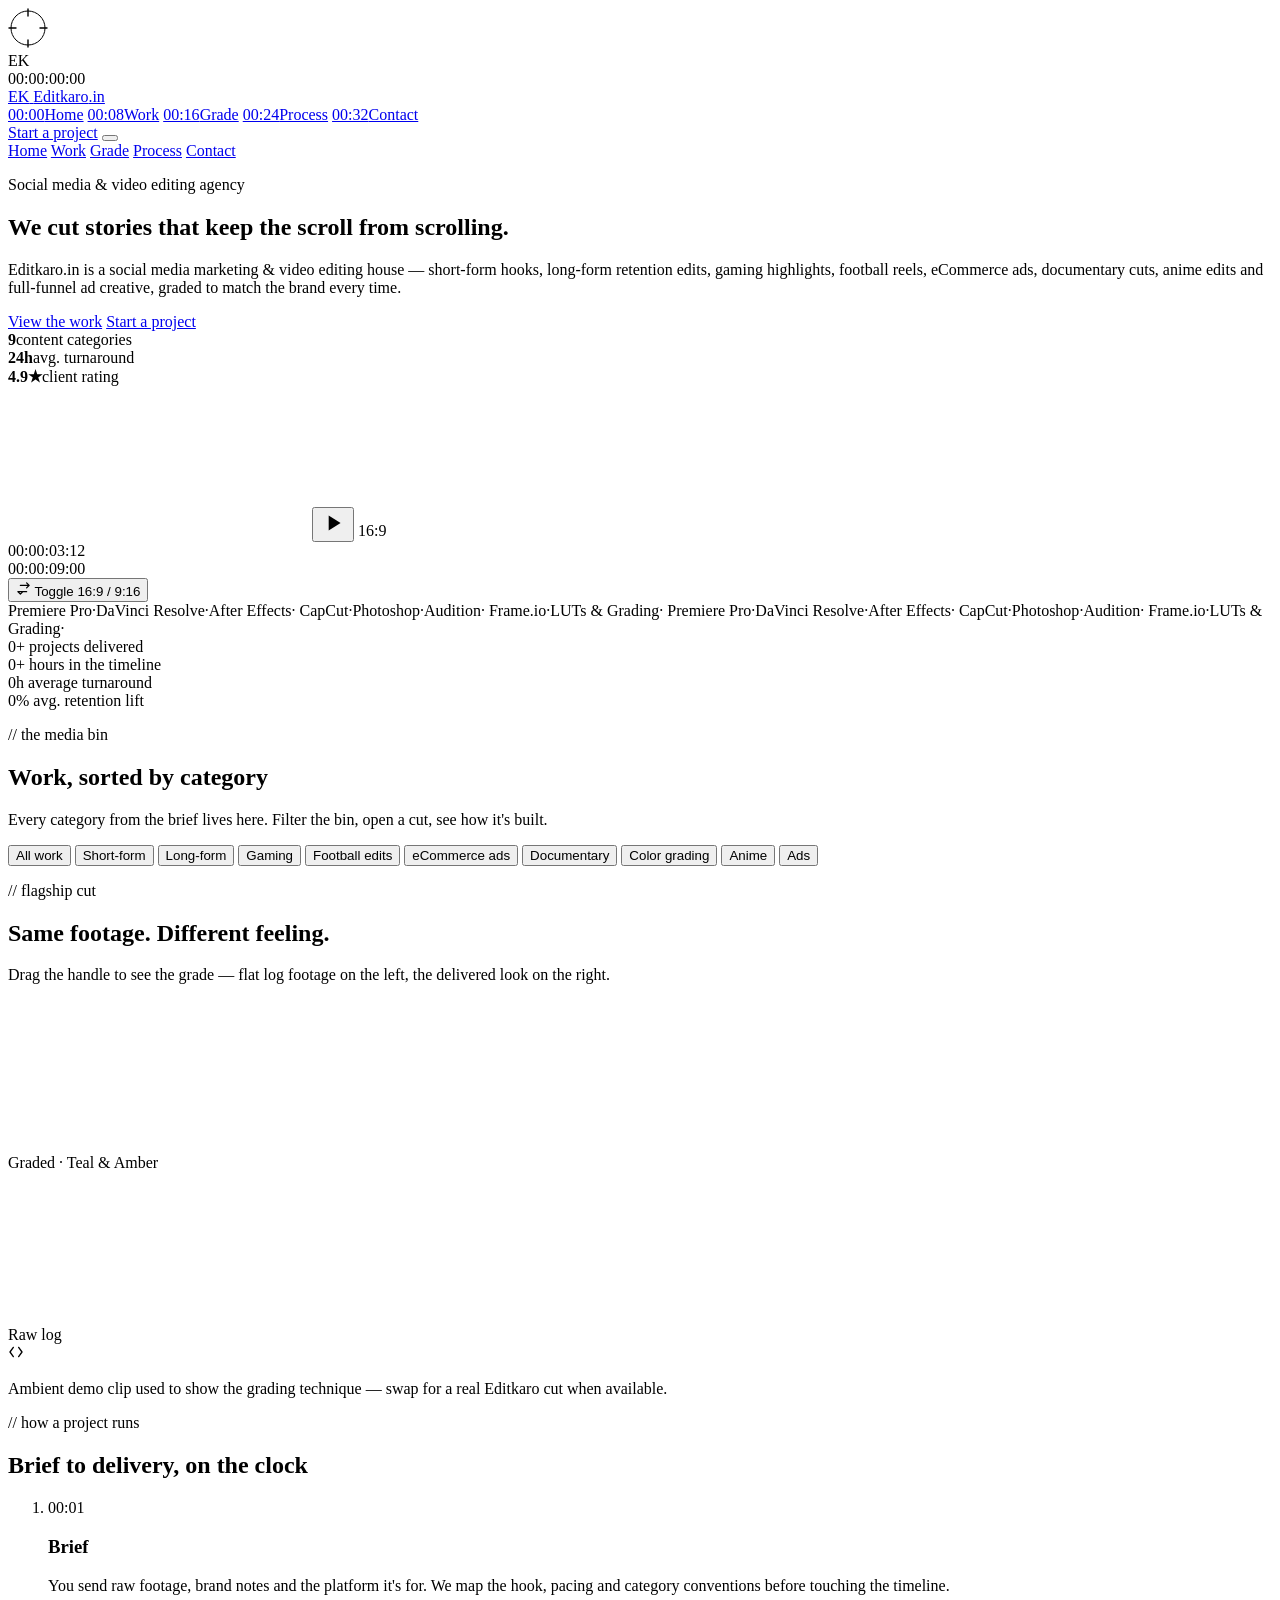
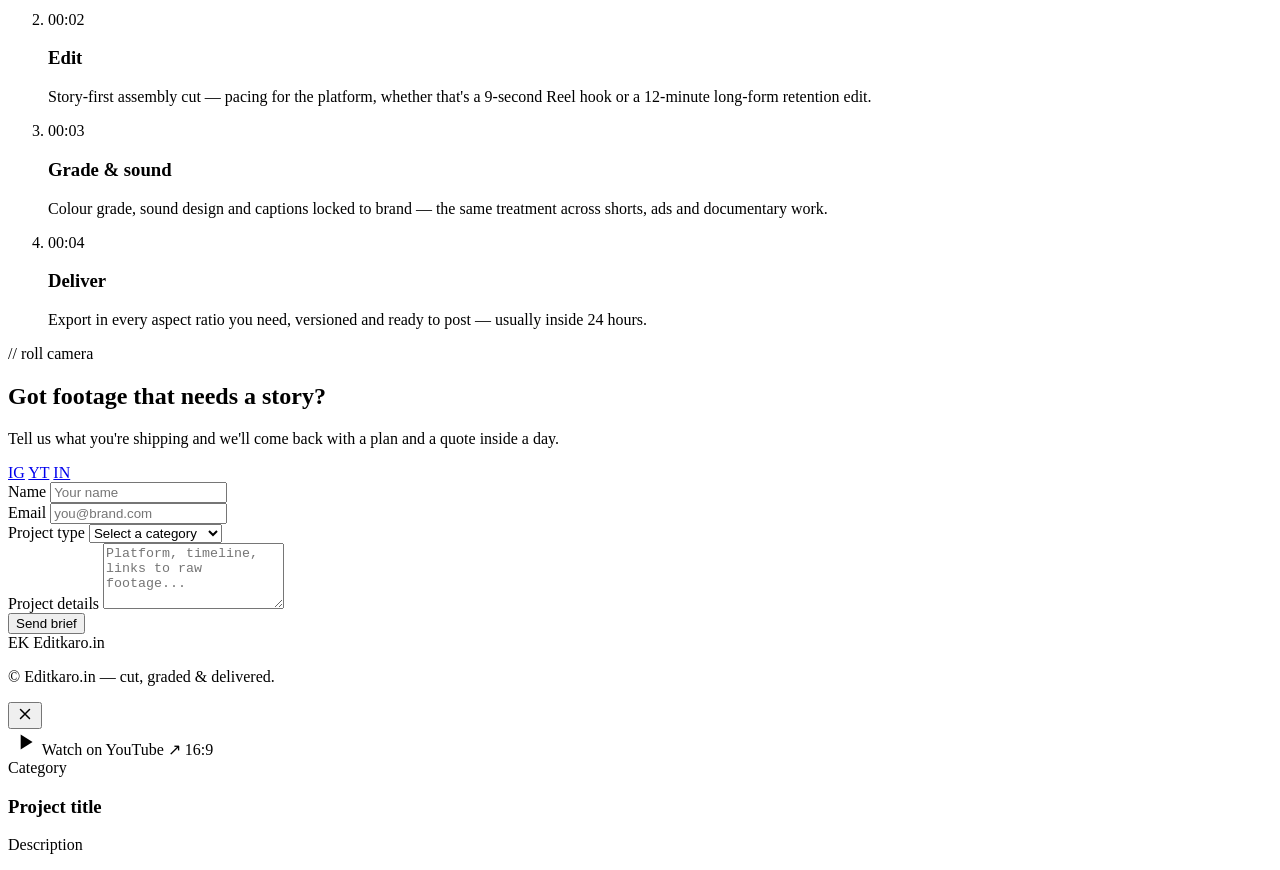
==== index.html @ d78dbae6 "Add files via upload" ====
<!DOCTYPE html>
<html lang="en">
<head>
<meta charset="UTF-8" />
<meta name="viewport" content="width=device-width, initial-scale=1.0" />
<title>Editkaro.in — Edits that keep them watching</title>
<meta name="description" content="Editkaro.in is a social media marketing & video editing agency. Short-form, long-form, gaming, football edits, eCommerce ads, documentary, color grading, anime & ad creatives." />

<!-- Fonts -->
<link rel="preconnect" href="https://fonts.googleapis.com">
<link rel="preconnect" href="https://fonts.gstatic.com" crossorigin>
<link href="https://fonts.googleapis.com/css2?family=Fraunces:ital,opsz,wght@0,9..144,300..900;1,9..144,300..900&family=JetBrains+Mono:wght@400;500;600&display=swap" rel="stylesheet">

<link rel="stylesheet" href="css/styles.css" />
</head>
<body>

<!-- Custom cursor: rotating reticle + pulsing dot + sliding label -->
<div class="cursor" id="cursor" aria-hidden="true">
  <svg class="cursor__ring" viewBox="0 0 40 40" width="40" height="40">
    <circle cx="20" cy="20" r="17" fill="none" stroke="currentColor" stroke-width="1"/>
    <path d="M20 1v7M20 32v7M1 20h7M32 20h7" stroke="currentColor" stroke-width="1.4" stroke-linecap="round"/>
  </svg>
  <span class="cursor__dot"></span>
  <span class="cursor__label" id="cursorLabel"></span>
</div>

<!-- ===================== PRELOADER ===================== -->
<div class="preloader" id="preloader" aria-hidden="true">
  <div class="preloader__inner">
    <span class="preloader__mark">EK</span>
    <div class="preloader__bar"><span id="preloaderFill"></span></div>
    <span class="preloader__code" id="preloaderCode">00:00:00:00</span>
  </div>
</div>

<!-- ===================== TOP TIMELINE NAV ===================== -->
<header class="timeline-nav" id="timelineNav">
  <div class="timeline-nav__row">
    <a href="#top" class="brand">
      <span class="brand__mark">EK</span>
      <span class="brand__word">Editkaro<span class="brand__dot">.in</span></span>
    </a>

    <nav class="chapters" id="chapters" aria-label="Section navigation">
      <a href="#top" class="chapter" data-target="top"><span class="chapter__tc">00:00</span><span class="chapter__label">Home</span></a>
      <a href="#work" class="chapter" data-target="work"><span class="chapter__tc">00:08</span><span class="chapter__label">Work</span></a>
      <a href="#grade" class="chapter" data-target="grade"><span class="chapter__tc">00:16</span><span class="chapter__label">Grade</span></a>
      <a href="#process" class="chapter" data-target="process"><span class="chapter__tc">00:24</span><span class="chapter__label">Process</span></a>
      <a href="#contact" class="chapter" data-target="contact"><span class="chapter__tc">00:32</span><span class="chapter__label">Contact</span></a>
    </nav>

    <a href="#contact" class="btn btn--ghost btn--nav">Start a project</a>
    <button class="menu-toggle" id="menuToggle" aria-label="Toggle menu" aria-expanded="false">
      <span></span><span></span><span></span>
    </button>
  </div>

  <div class="timeline-track" aria-hidden="true">
    <div class="timeline-track__fill" id="timelineFill"></div>
    <div class="timeline-track__playhead" id="timelinePlayhead"></div>
  </div>
</header>

<!-- Mobile menu -->
<div class="mobile-menu" id="mobileMenu">
  <a href="#top" class="mobile-menu__link" data-target="top">Home</a>
  <a href="#work" class="mobile-menu__link" data-target="work">Work</a>
  <a href="#grade" class="mobile-menu__link" data-target="grade">Grade</a>
  <a href="#process" class="mobile-menu__link" data-target="process">Process</a>
  <a href="#contact" class="mobile-menu__link" data-target="contact">Contact</a>
</div>

<main id="top">

  <!-- ===================== HERO ===================== -->
  <section class="hero">
    <div class="hero__grain" aria-hidden="true"></div>
    <div class="hero__inner">
      <div class="hero__copy">
        <p class="eyebrow">Social media &amp; video editing agency</p>
        <h1 class="hero__title" id="heroTitle">
          <span class="reveal-line"><span class="reveal-word">We</span> <span class="reveal-word">cut</span> <span class="reveal-word">stories</span></span>
          <span class="reveal-line"><span class="reveal-word">that</span> <span class="reveal-word">keep</span> <span class="reveal-word">the</span></span>
          <span class="reveal-line"><span class="reveal-word hero__title--accent">scroll</span> <span class="reveal-word">from</span> <span class="reveal-word">scrolling.</span></span>
        </h1>
        <p class="hero__sub">Editkaro.in is a social media marketing &amp; video editing house — short-form hooks, long-form retention edits, gaming highlights, football reels, eCommerce ads, documentary cuts, anime edits and full-funnel ad creative, graded to match the brand every time.</p>
        <div class="hero__cta">
          <a href="#work" class="btn btn--primary">View the work</a>
          <a href="#contact" class="btn btn--outline">Start a project</a>
        </div>
        <div class="hero__meta">
          <div class="hero__meta-item"><strong>9</strong><span>content categories</span></div>
          <div class="hero__meta-item"><strong>24h</strong><span>avg. turnaround</span></div>
          <div class="hero__meta-item"><strong>4.9★</strong><span>client rating</span></div>
        </div>
      </div>

      <div class="hero__player" id="heroPlayer">
        <div class="player" data-aspect="16-9" id="playerFrame">
          <div class="player__screen">
            <video class="player__video" id="heroVideo" autoplay muted loop playsinline
              poster="assets/video/grade-demo-poster.jpg"
              src="assets/video/grade-demo.mp4"></video>
            <button class="player__play" id="playerPlay" aria-label="Toggle sound">
              <svg viewBox="0 0 24 24" width="26" height="26"><path d="M8 5v14l11-7z" fill="currentColor"/></svg>
            </button>
            <span class="player__badge player__badge--aspect" id="aspectBadge">16:9</span>
          </div>
          <div class="player__bar">
            <span class="player__time" id="playerTime">00:00:03:12</span>
            <div class="player__scrub"><span style="width:38%"></span></div>
            <span class="player__time">00:00:09:00</span>
          </div>
        </div>
        <button class="aspect-toggle" id="aspectToggle" type="button">
          <svg viewBox="0 0 24 24" width="15" height="15"><path d="M17 3l4 4-4 4M3 17l4 4 4-4M21 7H7M3 17h14" stroke="currentColor" stroke-width="2" fill="none" stroke-linecap="round" stroke-linejoin="round"/></svg>
          Toggle 16:9 / 9:16
        </button>
      </div>
    </div>
  </section>

  <!-- ===================== TOOLS MARQUEE ===================== -->
  <div class="marquee" aria-hidden="true">
    <div class="marquee__track">
      <span>Premiere Pro</span><span>·</span><span>DaVinci Resolve</span><span>·</span><span>After Effects</span><span>·</span>
      <span>CapCut</span><span>·</span><span>Photoshop</span><span>·</span><span>Audition</span><span>·</span>
      <span>Frame.io</span><span>·</span><span>LUTs &amp; Grading</span><span>·</span>
      <span>Premiere Pro</span><span>·</span><span>DaVinci Resolve</span><span>·</span><span>After Effects</span><span>·</span>
      <span>CapCut</span><span>·</span><span>Photoshop</span><span>·</span><span>Audition</span><span>·</span>
      <span>Frame.io</span><span>·</span><span>LUTs &amp; Grading</span><span>·</span>
    </div>
  </div>

  <!-- ===================== STATS ===================== -->
  <section class="stats">
    <div class="stats__inner">
      <div class="stat">
        <span class="stat__num" data-count="420">0</span><span class="stat__plus">+</span>
        <span class="stat__label">projects delivered</span>
      </div>
      <div class="stat">
        <span class="stat__num" data-count="1800">0</span><span class="stat__plus">+</span>
        <span class="stat__label">hours in the timeline</span>
      </div>
      <div class="stat">
        <span class="stat__num" data-count="24">0</span><span class="stat__plus">h</span>
        <span class="stat__label">average turnaround</span>
      </div>
      <div class="stat">
        <span class="stat__num" data-count="63">0</span><span class="stat__plus">%</span>
        <span class="stat__label">avg. retention lift</span>
      </div>
    </div>
  </section>

  <!-- ===================== WORK / FILTER + GRID ===================== -->
  <section class="work" id="work">
    <div class="section-head">
      <p class="section-eyebrow">// the media bin</p>
      <h2 class="section-title">Work, sorted by category</h2>
      <p class="section-sub">Every category from the brief lives here. Filter the bin, open a cut, see how it's built.</p>
    </div>

    <div class="filters" id="filters" role="tablist" aria-label="Filter work by category">
      <button class="filter is-active" data-filter="all" role="tab" aria-selected="true">All work</button>
      <button class="filter" data-filter="short-form" role="tab" aria-selected="false">Short-form</button>
      <button class="filter" data-filter="long-form" role="tab" aria-selected="false">Long-form</button>
      <button class="filter" data-filter="gaming" role="tab" aria-selected="false">Gaming</button>
      <button class="filter" data-filter="football" role="tab" aria-selected="false">Football edits</button>
      <button class="filter" data-filter="ecommerce" role="tab" aria-selected="false">eCommerce ads</button>
      <button class="filter" data-filter="documentary" role="tab" aria-selected="false">Documentary</button>
      <button class="filter" data-filter="color-grading" role="tab" aria-selected="false">Color grading</button>
      <button class="filter" data-filter="anime" role="tab" aria-selected="false">Anime</button>
      <button class="filter" data-filter="ads" role="tab" aria-selected="false">Ads</button>
    </div>

    <div class="grid" id="grid"><!-- cards injected by script.js --></div>
  </section>

  <!-- ===================== FILMSTRIP DIVIDER ===================== -->
  <div class="filmstrip" aria-hidden="true"></div>

  <!-- ===================== COLOR GRADE SHOWCASE ===================== -->
  <section class="grade" id="grade">
    <div class="section-head">
      <p class="section-eyebrow">// flagship cut</p>
      <h2 class="section-title">Same footage. Different feeling.</h2>
      <p class="section-sub">Drag the handle to see the grade — flat log footage on the left, the delivered look on the right.</p>
    </div>

    <div class="compare" id="compare">
      <div class="compare__after">
        <video class="compare__video" autoplay muted loop playsinline
          poster="assets/video/grade-demo-poster.jpg"
          src="assets/video/grade-demo.mp4"></video>
        <div class="compare__label compare__label--after">Graded · Teal &amp; Amber</div>
      </div>
      <div class="compare__before" id="compareBefore">
        <video class="compare__video" autoplay muted loop playsinline
          poster="assets/video/grade-demo-poster.jpg"
          src="assets/video/grade-demo.mp4"></video>
        <div class="compare__label compare__label--before">Raw log</div>
      </div>
      <div class="compare__handle" id="compareHandle" data-cursor="DRAG" role="slider" aria-label="Drag to compare raw and graded footage" aria-valuemin="0" aria-valuemax="100" aria-valuenow="50" tabindex="0">
        <span class="compare__handle-grip">
          <svg viewBox="0 0 24 24" width="16" height="16"><path d="M8 5l-5 7 5 7M16 5l5 7-5 7" stroke="currentColor" stroke-width="2" fill="none" stroke-linecap="round" stroke-linejoin="round"/></svg>
        </span>
      </div>
    </div>
    <p class="grade__caption">Ambient demo clip used to show the grading technique — swap for a real Editkaro cut when available.</p>
  </section>

  <!-- ===================== PROCESS ===================== -->
  <section class="process" id="process">
    <div class="section-head">
      <p class="section-eyebrow">// how a project runs</p>
      <h2 class="section-title">Brief to delivery, on the clock</h2>
    </div>

    <ol class="process__list">
      <li class="process__step">
        <span class="process__tc">00:01</span>
        <h3>Brief</h3>
        <p>You send raw footage, brand notes and the platform it's for. We map the hook, pacing and category conventions before touching the timeline.</p>
      </li>
      <li class="process__step">
        <span class="process__tc">00:02</span>
        <h3>Edit</h3>
        <p>Story-first assembly cut — pacing for the platform, whether that's a 9-second Reel hook or a 12-minute long-form retention edit.</p>
      </li>
      <li class="process__step">
        <span class="process__tc">00:03</span>
        <h3>Grade &amp; sound</h3>
        <p>Colour grade, sound design and captions locked to brand — the same treatment across shorts, ads and documentary work.</p>
      </li>
      <li class="process__step">
        <span class="process__tc">00:04</span>
        <h3>Deliver</h3>
        <p>Export in every aspect ratio you need, versioned and ready to post — usually inside 24 hours.</p>
      </li>
    </ol>
  </section>

  <!-- ===================== CONTACT ===================== -->
  <section class="contact" id="contact">
    <div class="contact__inner">
      <div class="contact__copy">
        <p class="section-eyebrow">// roll camera</p>
        <h2 class="section-title">Got footage that needs a story?</h2>
        <p class="section-sub">Tell us what you're shipping and we'll come back with a plan and a quote inside a day.</p>
        <div class="contact__socials">
          <a href="#" aria-label="Instagram">IG</a>
          <a href="#" aria-label="YouTube">YT</a>
          <a href="#" aria-label="LinkedIn">IN</a>
        </div>
      </div>

      <form class="contact__form" id="contactForm" novalidate>
        <div class="field">
          <label for="name">Name</label>
          <input type="text" id="name" name="name" placeholder="Your name" required />
        </div>
        <div class="field">
          <label for="email">Email</label>
          <input type="email" id="email" name="email" placeholder="you@brand.com" required />
        </div>
        <div class="field">
          <label for="category">Project type</label>
          <select id="category" name="category" required>
            <option value="" disabled selected>Select a category</option>
            <option>Short-form videos</option>
            <option>Long-form videos</option>
            <option>Gaming videos</option>
            <option>Football edits</option>
            <option>eCommerce ads</option>
            <option>Documentary style</option>
            <option>Color grading</option>
            <option>Anime videos</option>
            <option>Ads</option>
          </select>
        </div>
        <div class="field">
          <label for="message">Project details</label>
          <textarea id="message" name="message" rows="4" placeholder="Platform, timeline, links to raw footage..." required></textarea>
        </div>
        <button type="submit" class="btn btn--primary btn--full">
          <span id="submitLabel">Send brief</span>
        </button>
      </form>
    </div>
  </section>
</main>

<footer class="site-footer">
  <div class="site-footer__filmstrip" aria-hidden="true"></div>
  <div class="site-footer__row">
    <span class="brand">
      <span class="brand__mark">EK</span>
      <span class="brand__word">Editkaro<span class="brand__dot">.in</span></span>
    </span>
    <p>© <span id="year"></span> Editkaro.in — cut, graded &amp; delivered.</p>
  </div>
</footer>

<!-- ===================== LIGHTBOX ===================== -->
<div class="lightbox" id="lightbox" aria-hidden="true">
  <div class="lightbox__backdrop" id="lightboxBackdrop"></div>
  <div class="lightbox__panel" role="dialog" aria-modal="true" aria-labelledby="lightboxTitle">
    <button class="lightbox__close" id="lightboxClose" aria-label="Close preview">
      <svg viewBox="0 0 24 24" width="18" height="18"><path d="M6 6l12 12M18 6L6 18" stroke="currentColor" stroke-width="2" fill="none" stroke-linecap="round"/></svg>
    </button>
    <div class="lightbox__screen" id="lightboxScreen">
      <img class="lightbox__thumb" id="lightboxThumb" alt="" />
      <a class="lightbox__watch" id="lightboxWatch" data-cursor="OPEN" target="_blank" rel="noopener">
        <span class="lightbox__watch-icon">
          <svg viewBox="0 0 24 24" width="26" height="26"><path d="M8 5v14l11-7z" fill="currentColor"/></svg>
        </span>
        Watch on YouTube ↗
      </a>
      <span class="player__badge player__badge--aspect" id="lightboxAspect">16:9</span>
    </div>
    <div class="lightbox__info">
      <span class="lightbox__cat" id="lightboxCat">Category</span>
      <h3 id="lightboxTitle">Project title</h3>
      <p id="lightboxDesc">Description</p>
      <div class="lightbox__tags" id="lightboxTags"></div>
      <p class="lightbox__credit" id="lightboxCredit"></p>
    </div>
  </div>
</div>

<div class="toast" id="toast" role="status" aria-live="polite"></div>

<script src="js/script.js"></script>
</body>
</html>
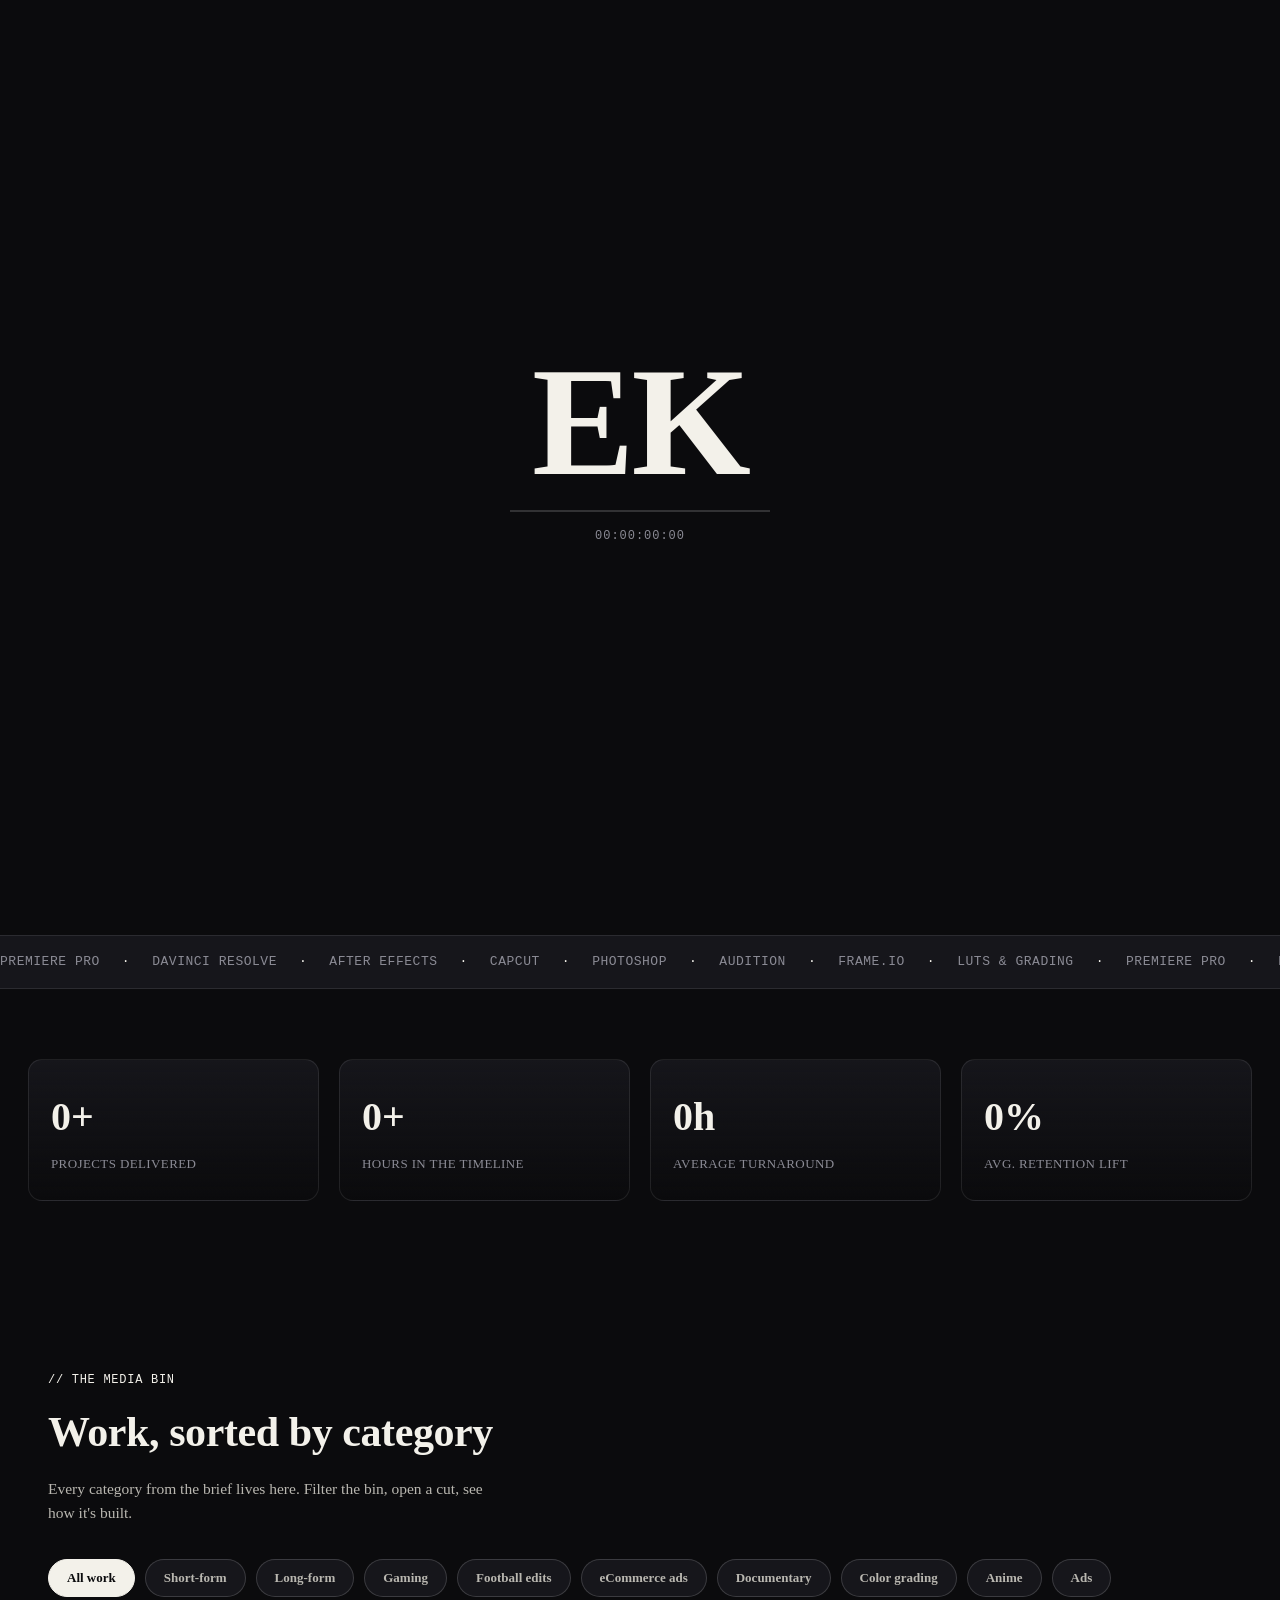
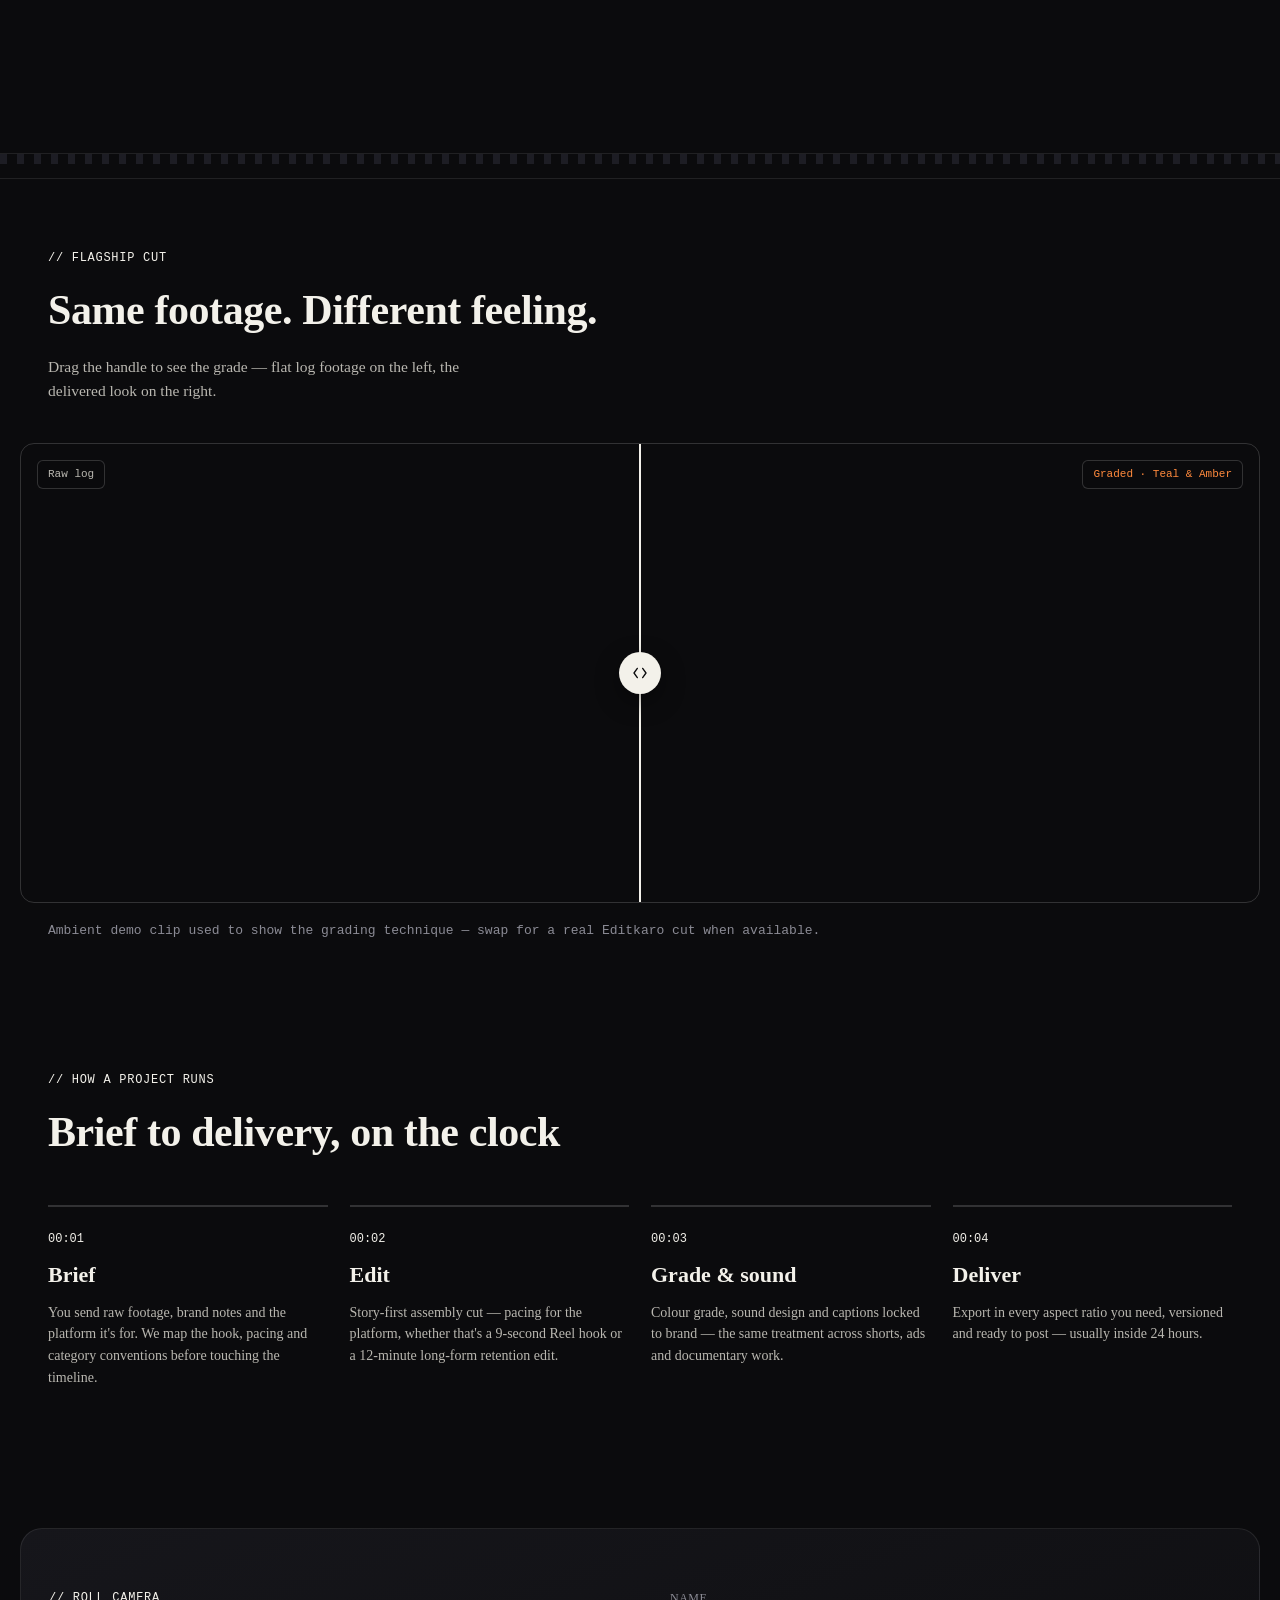
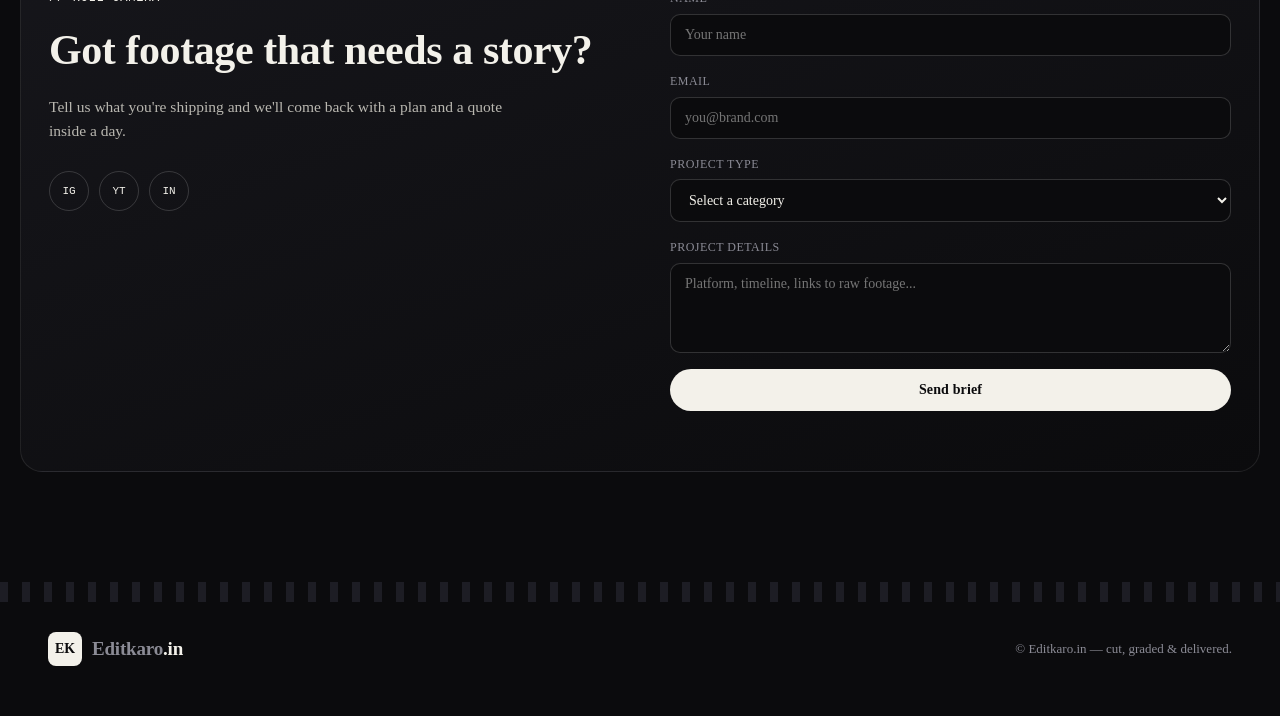
==== commit 80ae7c9f: "Fix stylesheet link path in index.html" ====
--- a/index.html
+++ b/index.html
@@ -11,7 +11,7 @@
 <link rel="preconnect" href="https://fonts.gstatic.com" crossorigin>
 <link href="https://fonts.googleapis.com/css2?family=Fraunces:ital,opsz,wght@0,9..144,300..900;1,9..144,300..900&family=JetBrains+Mono:wght@400;500;600&display=swap" rel="stylesheet">
 
-<link rel="stylesheet" href="css/styles.css" />
+<link rel="stylesheet" href="styles.css">
 </head>
 <body>
 
--- a/styles.css
+++ b/styles.css
@@ -0,0 +1,665 @@
+/* =========================================================
+   EDITKARO.IN — PORTFOLIO
+   Design tokens
+   bg-black  #0B0B0D   panel  #16161B   ink  #F3F1EA
+   teal(shadow) #17B8A6   amber(highlight) #FF8A3D   magenta(rare) #FF3D6E
+   muted #8B8B95   line rgba(255,255,255,.08)
+   ========================================================= */
+
+:root{
+  --black: #0b0b0d;
+  --panel: #16161b;
+  --panel-2: #1d1d24;
+  --ink: #f3f1ea;
+  --ink-dim: #b9b7b0;
+  --muted: #8b8b95;
+  --teal: #17b8a6;
+  --teal-dim: #0d8577;
+  --amber: #ff8a3d;
+  --amber-dim: #d9691f;
+  --magenta: #ff3d6e;
+  --line: rgba(255,255,255,.09);
+  --line-strong: rgba(255,255,255,.16);
+
+  --font-display: "Fraunces", "Georgia", serif;
+  --font-body: "Fraunces", "Georgia", serif;
+  --font-mono: "JetBrains Mono", "SFMono-Regular", Menlo, monospace;
+
+  --container: 1240px;
+  --radius: 14px;
+  --radius-sm: 8px;
+  --ease: cubic-bezier(.22,1,.36,1);
+}
+
+*,*::before,*::after{ box-sizing: border-box; }
+html{ scroll-behavior: smooth; scroll-padding-top: 110px; }
+body{
+  margin:0;
+  background: var(--black);
+  color: var(--ink);
+  font-family: var(--font-body);
+  font-size: 16px;
+  line-height: 1.55;
+  -webkit-font-smoothing: antialiased;
+  overflow-x: hidden;
+}
+img{ max-width:100%; display:block; }
+a{ color: inherit; text-decoration:none; }
+button{ font-family: inherit; cursor:pointer; }
+ul,ol{ margin:0; padding:0; list-style:none; }
+h1,h2,h3,h4{ margin:0; font-weight: 700; }
+p{ margin:0; }
+:focus-visible{ outline: 2px solid var(--ink); outline-offset: 3px; }
+
+.eyebrow, .section-eyebrow{
+  font-family: var(--font-mono);
+  letter-spacing: .06em;
+  text-transform: uppercase;
+}
+
+/* ---------- Reduced motion ---------- */
+@media (prefers-reduced-motion: reduce){
+  html{ scroll-behavior:auto; }
+  *{ animation-duration: .001ms !important; animation-iteration-count:1 !important; transition-duration: .001ms !important; scroll-behavior:auto !important; }
+}
+
+/* =========================================================
+   CUSTOM CURSOR — rotating reticle + pulsing dot + sliding label
+   (not magnetic: nothing resizes or snaps; the cursor itself
+   is the interesting part, not the elements it passes over)
+   ========================================================= */
+.cursor{
+  position: fixed; top:0; left:0; z-index: 500;
+  pointer-events:none; opacity:0; transition: opacity .3s ease;
+}
+.has-fine-pointer .cursor{ opacity:1; }
+.cursor__ring{
+  position:absolute; top:0; left:0; transform: translate(-50%,-50%);
+  color: var(--ink); opacity:.55;
+  animation: cursor-spin 7s linear infinite;
+}
+@keyframes cursor-spin{ to{ transform: translate(-50%,-50%) rotate(360deg); } }
+.cursor__dot{
+  position:absolute; top:0; left:0; transform: translate(-50%,-50%);
+  width:5px; height:5px; border-radius:50%; background: var(--ink);
+  animation: cursor-pulse 1.6s ease-in-out infinite;
+}
+@keyframes cursor-pulse{ 0%,100%{ opacity:1; } 50%{ opacity:.4; } }
+.cursor__label{
+  position:absolute; top:50%; left:26px; transform: translateY(-50%) translateX(-6px);
+  display:flex; align-items:center;
+  background: var(--ink); color: var(--black);
+  font-family: var(--font-mono); font-size: 10.5px; letter-spacing:.08em; font-weight:600;
+  padding: 5px 10px; border-radius: 100px; white-space: nowrap;
+  opacity:0; transition: opacity .2s ease, transform .25s var(--ease);
+}
+.cursor__label.is-visible{ opacity:1; transform: translateY(-50%) translateX(0); }
+@media (hover: none), (pointer: coarse){
+  .cursor{ display:none; }
+}
+@media (prefers-reduced-motion: reduce){
+  .cursor{ display:none; }
+  .cursor__ring, .cursor__dot{ animation:none; }
+}
+body.has-fine-pointer, body.has-fine-pointer a, body.has-fine-pointer button{ cursor: none; }
+
+/* =========================================================
+   PRELOADER
+   ========================================================= */
+.preloader{
+  position: fixed; inset:0; z-index: 999;
+  background: var(--black);
+  display:flex; align-items:center; justify-content:center;
+  transition: opacity .6s var(--ease), visibility .6s var(--ease);
+}
+.preloader.is-done{ opacity:0; visibility:hidden; pointer-events:none; }
+.preloader__inner{ text-align:center; }
+.preloader__mark{
+  font-family: var(--font-display);
+  font-weight: 700;
+  font-size: 12vw;
+  line-height: .9;
+  letter-spacing: -.02em;
+  color: var(--ink);
+  display:block;
+}
+.preloader__bar{
+  width: min(46vw, 260px); height:2px; background: var(--line-strong);
+  margin: 18px auto 10px; position:relative; overflow:hidden;
+}
+.preloader__bar span{
+  position:absolute; inset:0; width:0%; background: var(--ink);
+  transition: width .1s linear;
+}
+.preloader__code{
+  font-family: var(--font-mono); font-size: 12px; color: var(--muted); letter-spacing: .08em;
+}
+
+/* =========================================================
+   TOP TIMELINE NAV
+   ========================================================= */
+.timeline-nav{
+  position: fixed; top:0; left:0; right:0; z-index: 200;
+  background: rgba(11,11,13,.82);
+  backdrop-filter: blur(10px);
+  border-bottom: 1px solid var(--line);
+}
+.timeline-nav__row{
+  max-width: var(--container); margin:0 auto;
+  padding: 14px 28px;
+  display:flex; align-items:center; gap: 28px;
+}
+.brand{ display:flex; align-items:center; gap:10px; flex-shrink:0; }
+.brand__mark{
+  width: 34px; height: 34px; border-radius: 8px;
+  background: var(--ink);
+  color: var(--black); font-family: var(--font-display); font-weight:700;
+  display:flex; align-items:center; justify-content:center; font-size: 14px;
+}
+.brand__word{ font-family: var(--font-display); font-weight:700; font-size: 19px; letter-spacing: -.01em; }
+.brand__dot{ color: var(--ink); }
+
+.chapters{
+  display:flex; align-items:center; gap: 6px; margin: 0 auto;
+  font-family: var(--font-mono); font-size: 11px;
+}
+.chapter{
+  display:flex; flex-direction:column; align-items:center; gap:2px;
+  padding: 6px 12px; border-radius: 8px; color: var(--muted);
+  transition: color .25s ease, background .25s ease;
+}
+.chapter__tc{ letter-spacing:.05em; }
+.chapter__label{ font-family: var(--font-body); font-size: 11px; font-weight:600; text-transform:uppercase; letter-spacing:.04em; }
+.chapter:hover{ color: var(--ink); background: rgba(255,255,255,.05); }
+.chapter.is-active{ color: var(--ink); }
+.chapter.is-active .chapter__tc{ color: var(--ink); }
+
+.btn{
+  display:inline-flex; align-items:center; justify-content:center; gap:8px;
+  font-weight: 700; font-size: 14px; letter-spacing:.01em;
+  padding: 12px 22px; border-radius: 100px; border: 1px solid transparent;
+  transition: transform .3s var(--ease), background .3s ease, border-color .3s ease, color .3s ease;
+  white-space: nowrap;
+}
+.btn--primary{ background: var(--ink); color: var(--black); }
+.btn--primary:hover{ transform: translateY(-2px); opacity: .82; }
+.btn--outline{ border-color: var(--line-strong); color: var(--ink); }
+.btn--outline:hover{ border-color: var(--ink); background: var(--ink); color: var(--black); transform: translateY(-2px); }
+.btn--ghost{ color: var(--ink); border: 1px solid var(--line-strong); padding: 9px 18px; font-size:13px; }
+.btn--ghost:hover{ border-color: var(--ink); background: var(--ink); color: var(--black); }
+.btn--nav{ flex-shrink:0; }
+.btn--full{ width:100%; }
+
+.menu-toggle{
+  display:none; flex-direction:column; gap:4px; background:none; border:none; padding:8px;
+}
+.menu-toggle span{ width: 20px; height:2px; background: var(--ink); transition: transform .3s ease, opacity .3s ease; }
+
+.timeline-track{
+  position: relative; height:3px; background: var(--panel-2);
+}
+.timeline-track__fill{
+  position:absolute; left:0; top:0; bottom:0; width:0%;
+  background: var(--ink);
+}
+.timeline-track__playhead{
+  position:absolute; top:50%; left:0%; width:9px; height:9px; border-radius:50%;
+  background: var(--ink); transform: translate(-50%,-50%);
+  box-shadow: 0 0 0 4px rgba(255,255,255,.18);
+}
+
+.mobile-menu{
+  position: fixed; top: 0; right:-100%; bottom:0; width: min(78vw, 320px); z-index: 199;
+  background: var(--panel); padding: 110px 30px 30px;
+  display:flex; flex-direction:column; gap: 4px;
+  transition: right .4s var(--ease);
+  border-left: 1px solid var(--line);
+}
+.mobile-menu.is-open{ right:0; }
+.mobile-menu__link{
+  font-family: var(--font-display); font-weight:700; font-size: 26px; padding: 12px 0; border-bottom: 1px solid var(--line);
+}
+
+/* =========================================================
+   HERO
+   ========================================================= */
+.hero{
+  position: relative;
+  padding: 168px 28px 90px;
+  max-width: var(--container); margin: 0 auto;
+}
+.hero__grain{ display:none; }
+.hero__inner{
+  display:grid; grid-template-columns: 1.05fr .95fr; gap: 60px; align-items:center;
+}
+.eyebrow{
+  display:flex; align-items:center; gap:8px;
+  font-size: 12px; color: var(--ink); margin-bottom: 22px;
+}
+
+.hero__title{
+  font-family: var(--font-display);
+  font-weight: 700;
+  font-size: clamp(42px, 5.6vw, 76px);
+  line-height: 1.04; letter-spacing: -.01em;
+}
+.reveal-line{ display:block; overflow: hidden; }
+.reveal-word{
+  display: inline-block;
+  transform: translateY(115%);
+  opacity: 0;
+  animation: reveal-up .8s var(--ease) forwards;
+}
+@keyframes reveal-up{
+  to{ transform: translateY(0); opacity: 1; }
+}
+@media (prefers-reduced-motion: reduce){
+  .reveal-word{ transform:none; opacity:1; animation:none; }
+}
+.hero__title--accent{
+  font-style: italic;
+  text-decoration: underline;
+  text-decoration-thickness: .04em;
+  text-underline-offset: .06em;
+}
+.hero__sub{
+  margin-top: 24px; max-width: 46ch;
+  color: var(--ink-dim); font-size: 16.5px;
+}
+.hero__cta{ display:flex; gap:14px; margin-top: 34px; flex-wrap:wrap; }
+.hero__meta{ display:flex; gap: 34px; margin-top: 46px; }
+.hero__meta-item{ display:flex; flex-direction:column; }
+.hero__meta-item strong{ font-family: var(--font-display); font-weight:700; font-size: 26px; color: var(--ink); }
+.hero__meta-item span{ font-size: 12px; color: var(--muted); text-transform:uppercase; letter-spacing:.04em; }
+
+/* --- Player mock --- */
+.hero__player{ display:flex; flex-direction:column; align-items:center; gap:16px; }
+.player{
+  width: 100%; max-width: 420px;
+  background: var(--panel);
+  border: 1px solid var(--line-strong);
+  border-radius: var(--radius);
+  padding: 10px; box-shadow: 0 40px 80px -30px rgba(0,0,0,.7);
+  transition: max-width .55s var(--ease);
+}
+.player[data-aspect="9-16"]{ max-width: 240px; }
+.player__screen{
+  position: relative; overflow:hidden;
+  aspect-ratio: 16 / 9; border-radius: 9px;
+  background: var(--black);
+  transition: aspect-ratio .55s var(--ease);
+}
+.player[data-aspect="9-16"] .player__screen{ aspect-ratio: 9/16; }
+.player__video{
+  position:absolute; inset:0; width:100%; height:100%; object-fit: cover;
+}
+.player__play{
+  position:absolute; top:50%; left:50%; transform: translate(-50%,-50%);
+  width: 58px; height:58px; border-radius:50%;
+  background: rgba(243,241,234,.92); color: var(--black);
+  border: none; display:flex; align-items:center; justify-content:center;
+  transition: transform .3s var(--ease), background .3s ease;
+}
+.player__play svg{ margin-left:2px; }
+.player__play:hover{ transform: translate(-50%,-50%) scale(1.08); background: var(--ink); }
+.player__play--lg{ width:72px; height:72px; }
+.player__badge{
+  position:absolute; font-family: var(--font-mono); font-size: 10px;
+  letter-spacing: .05em; padding: 4px 8px; border-radius: 5px;
+  background: rgba(11,11,13,.6); border: 1px solid rgba(255,255,255,.14);
+}
+.player__badge--aspect{ top:10px; right:10px; color: var(--ink); }
+.player__bar{
+  display:flex; align-items:center; gap:10px; padding: 10px 6px 4px; font-family: var(--font-mono);
+}
+.player__time{ font-size: 10px; color: var(--muted); }
+.player__scrub{ flex:1; height:3px; background: var(--line-strong); border-radius:2px; overflow:hidden; }
+.player__scrub span{ display:block; height:100%; background: var(--ink); }
+
+.aspect-toggle{
+  display:flex; align-items:center; gap:8px;
+  background:none; border: 1px solid var(--line-strong); color: var(--ink-dim);
+  font-size: 12px; padding: 9px 16px; border-radius: 100px;
+  transition: border-color .3s ease, color .3s ease;
+}
+.aspect-toggle:hover{ border-color: var(--ink); color: var(--ink); }
+
+/* =========================================================
+   MARQUEE
+   ========================================================= */
+.marquee{
+  border-top: 1px solid var(--line); border-bottom: 1px solid var(--line);
+  overflow: hidden; padding: 16px 0; background: var(--panel);
+}
+.marquee__track{
+  display:flex; gap: 22px; width: max-content;
+  font-family: var(--font-mono); font-size: 13px; color: var(--muted);
+  letter-spacing: .04em; text-transform: uppercase;
+  animation: scroll-left 26s linear infinite;
+}
+.marquee__track span:nth-child(2n){ color: var(--ink); }
+.marquee:hover .marquee__track{ animation-play-state: paused; }
+@keyframes scroll-left{ from{ transform: translateX(0);} to{ transform: translateX(-50%);} }
+
+/* =========================================================
+   STATS
+   ========================================================= */
+.stats{ padding: 70px 28px; }
+.stats__inner{
+  max-width: var(--container); margin:0 auto;
+  display:grid; grid-template-columns: repeat(4,1fr); gap: 20px;
+}
+.stat{
+  border: 1px solid var(--line); border-radius: var(--radius); padding: 26px 22px;
+  background: linear-gradient(180deg, var(--panel), transparent);
+}
+.stat__num{ font-family: var(--font-display); font-weight:700; font-size: 40px; color: var(--ink); }
+.stat__plus{ font-family: var(--font-display); font-weight:700; font-size: 40px; color: var(--ink); }
+.stat__label{ display:block; margin-top: 6px; color: var(--muted); font-size: 13px; text-transform:uppercase; letter-spacing:.03em; }
+
+/* =========================================================
+   SECTION HEADS (shared)
+   ========================================================= */
+.section-head{ max-width: var(--container); margin: 0 auto; padding: 0 28px; }
+.section-eyebrow{ color: var(--ink); font-size: 12px; }
+.section-title{
+  font-family: var(--font-display); font-weight: 700;
+  font-size: clamp(28px, 3.4vw, 42px); margin-top: 10px; letter-spacing:-.01em;
+}
+.section-sub{ margin-top: 12px; max-width: 60ch; color: var(--ink-dim); font-size: 15.5px; }
+
+/* =========================================================
+   WORK / FILTERS / GRID
+   ========================================================= */
+.work{ padding: 100px 0 60px; }
+.filters{
+  max-width: var(--container); margin: 34px auto 0; padding: 0 28px;
+  display:flex; gap: 10px; flex-wrap: wrap;
+}
+.filter{
+  background: var(--panel); border: 1px solid var(--line-strong); color: var(--ink-dim);
+  font-size: 13px; font-weight: 600; padding: 10px 18px; border-radius: 100px;
+  transition: all .25s ease;
+}
+.filter:hover{ color: var(--ink); border-color: var(--ink); }
+.filter.is-active{ background: var(--ink); color: var(--black); border-color: var(--ink); }
+
+.grid{
+  max-width: var(--container); margin: 36px auto 0; padding: 0 28px;
+  display:grid; grid-template-columns: repeat(3, 1fr); gap: 22px;
+}
+.card{
+  border: 1px solid var(--line); border-radius: var(--radius); overflow:hidden;
+  background: var(--panel);
+  transition: transform .4s var(--ease), border-color .4s ease;
+}
+.card.is-hidden{ display:none; }
+.card:hover{ transform: translateY(-6px); border-color: var(--line-strong); }
+.card__thumb{
+  position: relative; aspect-ratio: 16/10; overflow:hidden; cursor:pointer;
+  background: var(--panel-2);
+}
+.card__thumb[data-aspect="9-16"]{ aspect-ratio: 4/5; }
+.card__thumb img, .card__thumb video{
+  position:absolute; inset:0; width:100%; height:100%; object-fit: cover;
+  transition: transform .5s var(--ease), filter .5s ease;
+  filter: saturate(.92);
+}
+.card:hover .card__thumb img, .card:hover .card__thumb video{ transform: scale(1.05); filter: saturate(1.05); }
+.card__thumb::after{
+  content:""; position:absolute; inset:0;
+  background: linear-gradient(180deg, rgba(0,0,0,.05) 45%, rgba(0,0,0,.72));
+}
+.card__play{
+  position:absolute; top:50%; left:50%; transform: translate(-50%,-50%) scale(.92);
+  width: 44px; height:44px; border-radius:50%;
+  background: rgba(243,241,234,.95); color: var(--black);
+  display:flex; align-items:center; justify-content:center; z-index:2;
+  opacity:0; transition: opacity .25s ease, transform .25s ease;
+}
+.card:hover .card__play{ opacity:1; transform: translate(-50%,-50%) scale(1); }
+.card__badges{ position:absolute; left:10px; top:10px; right:10px; display:flex; justify-content:space-between; z-index:2; }
+.card__badge{
+  font-family: var(--font-mono); font-size: 10px; letter-spacing:.04em;
+  background: rgba(11,11,13,.6); border: 1px solid rgba(255,255,255,.16);
+  padding: 4px 7px; border-radius: 5px; color: var(--ink);
+}
+.card__duration{
+  position:absolute; right:10px; bottom:10px; z-index:2;
+  font-family: var(--font-mono); font-size: 10px; color: var(--ink);
+  background: rgba(11,11,13,.6); padding: 3px 7px; border-radius:5px;
+}
+.card__body{ padding: 16px 18px 20px; }
+.card__cat{ font-family: var(--font-mono); font-size: 10.5px; color: var(--ink); text-transform:uppercase; letter-spacing:.05em; }
+.card__title{ margin-top: 6px; font-size: 16px; font-weight:700; }
+.card__desc{ margin-top: 6px; font-size: 13.5px; color: var(--muted); }
+
+/* =========================================================
+   FILMSTRIP DIVIDER
+   ========================================================= */
+.filmstrip{
+  height: 26px; margin: 60px 0 0;
+  background-image:
+    linear-gradient(var(--panel-2), var(--panel-2)),
+    repeating-linear-gradient(90deg, var(--black) 0 10px, transparent 10px 26px);
+  background-size: 100% 10px, 26px 26px;
+  background-repeat: repeat-x;
+  background-position: top, center;
+  border-top: 1px solid var(--line); border-bottom: 1px solid var(--line);
+  position: relative;
+}
+.filmstrip::before, .filmstrip::after{
+  content:""; position:absolute; left:0; right:0; height:10px;
+  background: repeating-linear-gradient(90deg, transparent 0 7px, var(--black) 7px 17px);
+}
+.filmstrip::before{ top:0; }
+.filmstrip::after{ bottom:0; }
+
+/* =========================================================
+   COLOR GRADE COMPARE
+   ========================================================= */
+.grade{ padding: 70px 0 90px; }
+.compare{
+  max-width: var(--container); margin: 40px auto 0; padding: 0 28px;
+}
+.compare{
+  position: relative; height: min(58vw, 460px);
+  border-radius: var(--radius); overflow:hidden; border: 1px solid var(--line-strong);
+  cursor: ew-resize; user-select:none;
+}
+.compare__after, .compare__before{
+  position:absolute; inset:0; overflow:hidden;
+}
+.compare__video{
+  position:absolute; inset:0; width:100%; height:100%; object-fit: cover;
+}
+.compare__after .compare__video{
+  filter: saturate(1.7) contrast(1.35) brightness(1.02) sepia(.35) hue-rotate(-12deg);
+}
+.compare__before .compare__video{
+  filter: grayscale(1) contrast(.7) brightness(1.35);
+}
+.compare__before{
+  clip-path: inset(0 50% 0 0);
+}
+.compare__label{
+  position:absolute; top:16px; font-family: var(--font-mono); font-size: 11px;
+  padding: 5px 10px; border-radius: 6px; background: rgba(11,11,13,.55); border:1px solid rgba(255,255,255,.16);
+}
+.compare__label--after{ right:16px; color: var(--amber); }
+.compare__label--before{ left:16px; color: var(--ink-dim); }
+.compare__handle{
+  position:absolute; top:0; bottom:0; left:50%; width:2px; background: var(--ink);
+  transform: translateX(-50%);
+}
+.compare__handle-grip{
+  position:absolute; top:50%; left:50%; transform: translate(-50%,-50%);
+  width: 42px; height:42px; border-radius:50%;
+  background: var(--ink); color: var(--black);
+  display:flex; align-items:center; justify-content:center;
+  box-shadow: 0 8px 24px rgba(0,0,0,.4);
+}
+.grade__caption{
+  max-width: var(--container); margin: 18px auto 0; padding: 0 28px;
+  font-size: 13px; color: var(--muted); font-family: var(--font-mono);
+}
+
+/* =========================================================
+   PROCESS
+   ========================================================= */
+.process{ padding: 40px 0 100px; }
+.process__list{
+  max-width: var(--container); margin: 40px auto 0; padding: 0 28px;
+  display:grid; grid-template-columns: repeat(4,1fr); gap: 22px;
+}
+.process__step{
+  border-top: 2px solid var(--line-strong); padding-top: 18px; position:relative;
+}
+.process__tc{ font-family: var(--font-mono); font-size: 12px; color: var(--ink); }
+.process__step h3{ font-family: var(--font-display); font-weight:700; font-size: 22px; margin-top: 8px; }
+.process__step p{ margin-top: 10px; color: var(--ink-dim); font-size: 14px; }
+
+/* =========================================================
+   CONTACT
+   ========================================================= */
+.contact{ padding: 40px 0 110px; }
+.contact__inner{
+  max-width: var(--container); margin:0 auto; padding: 60px 28px;
+  border: 1px solid var(--line); border-radius: 22px;
+  background: linear-gradient(160deg, var(--panel), var(--black));
+  display:grid; grid-template-columns: 1fr 1fr; gap: 60px;
+}
+.contact__socials{ display:flex; gap:10px; margin-top: 28px; }
+.contact__socials a{
+  width: 40px; height:40px; border-radius:50%; border: 1px solid var(--line-strong);
+  display:flex; align-items:center; justify-content:center; font-family: var(--font-mono); font-size: 11px;
+  transition: border-color .3s ease, color .3s ease;
+}
+.contact__socials a:hover{ border-color: var(--ink); color: var(--ink); }
+
+.contact__form{ display:flex; flex-direction:column; gap: 16px; }
+.field{ display:flex; flex-direction:column; gap:6px; }
+.field label{ font-size: 12px; color: var(--muted); text-transform:uppercase; letter-spacing:.04em; }
+.field input, .field select, .field textarea{
+  background: var(--black); border: 1px solid var(--line-strong); border-radius: 10px;
+  padding: 12px 14px; color: var(--ink); font-family: var(--font-body); font-size: 14px;
+  transition: border-color .25s ease;
+}
+.field textarea{ resize: vertical; min-height: 90px; }
+.field input:focus, .field select:focus, .field textarea:focus{ border-color: var(--ink); outline:none; }
+.field.has-error input, .field.has-error select, .field.has-error textarea{ border-color: var(--magenta); }
+
+/* =========================================================
+   FOOTER
+   ========================================================= */
+.site-footer{ position: relative; }
+.site-footer__filmstrip{
+  height: 20px;
+  background: repeating-linear-gradient(90deg, var(--panel-2) 0 8px, transparent 8px 22px);
+}
+.site-footer__row{
+  max-width: var(--container); margin:0 auto; padding: 30px 28px 50px;
+  display:flex; align-items:center; justify-content:space-between; flex-wrap:wrap; gap:14px;
+  color: var(--muted); font-size: 13px;
+}
+
+/* =========================================================
+   LIGHTBOX
+   ========================================================= */
+.lightbox{
+  position: fixed; inset:0; z-index: 300;
+  display:flex; align-items:center; justify-content:center; padding: 24px;
+  opacity:0; visibility:hidden; transition: opacity .35s ease, visibility .35s ease;
+}
+.lightbox.is-open{ opacity:1; visibility:visible; }
+.lightbox__backdrop{ position:absolute; inset:0; background: rgba(6,6,7,.86); backdrop-filter: blur(6px); }
+.lightbox__panel{
+  position: relative; z-index:1; width: min(760px, 100%);
+  background: var(--panel); border: 1px solid var(--line-strong); border-radius: var(--radius);
+  overflow:hidden; transform: translateY(18px) scale(.98); transition: transform .4s var(--ease);
+  max-height: 88vh; overflow-y:auto;
+}
+.lightbox.is-open .lightbox__panel{ transform: translateY(0) scale(1); }
+.lightbox__close{
+  position:absolute; top:14px; right:14px; z-index:3;
+  width: 36px; height:36px; border-radius:50%; background: rgba(11,11,13,.6);
+  border: 1px solid rgba(255,255,255,.16); color: var(--ink);
+  display:flex; align-items:center; justify-content:center;
+}
+.lightbox__screen{
+  position: relative; aspect-ratio: 16/9; display:flex; align-items:center; justify-content:center;
+  background: var(--black); overflow:hidden;
+}
+.lightbox__thumb{ position:absolute; inset:0; width:100%; height:100%; object-fit:cover; opacity:.55; }
+.lightbox__watch{
+  position: relative; z-index:1;
+  display:flex; align-items:center; gap:12px;
+  background: var(--ink); color: var(--black); font-weight:700; font-size:15px;
+  padding: 14px 26px; border-radius: 100px;
+  transition: transform .25s var(--ease), opacity .25s ease;
+}
+.lightbox__watch:hover{ transform: translateY(-2px); opacity:.88; }
+.lightbox__watch-icon{
+  width:26px; height:26px; border-radius:50%; background: var(--black); color: var(--ink);
+  display:flex; align-items:center; justify-content:center; flex-shrink:0;
+}
+.lightbox__watch-icon svg{ margin-left:2px; }
+.lightbox__info{ padding: 26px 28px 30px; }
+.lightbox__cat{ font-family: var(--font-mono); font-size: 11px; color: var(--ink); text-transform:uppercase; letter-spacing:.05em; }
+.lightbox__info h3{ font-family: var(--font-display); font-weight:700; font-size: 24px; margin-top:6px; }
+.lightbox__info p{ margin-top: 10px; color: var(--ink-dim); font-size: 14.5px; }
+.lightbox__tags{ display:flex; gap:8px; flex-wrap:wrap; margin-top: 16px; }
+.lightbox__tags span{
+  font-family: var(--font-mono); font-size: 11px; color: var(--ink-dim);
+  border: 1px solid var(--line-strong); padding: 4px 10px; border-radius: 100px;
+}
+.lightbox__credit{
+  margin-top: 16px !important; padding-top: 14px; border-top: 1px solid var(--line);
+  font-size: 12.5px !important; color: var(--muted) !important;
+}
+.lightbox__credit a{ color: var(--ink); text-decoration: underline; text-underline-offset: 2px; }
+
+/* =========================================================
+   TOAST
+   ========================================================= */
+.toast{
+  position: fixed; left: 50%; bottom: 30px; transform: translate(-50%, 20px);
+  background: var(--ink); color: var(--black); font-weight:700; font-size: 14px;
+  padding: 14px 22px; border-radius: 100px; z-index: 400;
+  opacity:0; pointer-events:none; transition: transform .4s var(--ease), opacity .4s ease;
+  display:flex; align-items:center; gap:8px;
+}
+.toast.is-visible{ opacity:1; transform: translate(-50%, 0); }
+
+/* =========================================================
+   RESPONSIVE
+   ========================================================= */
+@media (max-width: 980px){
+  .chapters{ display:none; }
+  .hero__inner{ grid-template-columns: 1fr; }
+  .hero{ padding-top: 130px; }
+  .stats__inner{ grid-template-columns: repeat(2,1fr); }
+  .grid{ grid-template-columns: repeat(2,1fr); }
+  .process__list{ grid-template-columns: repeat(2,1fr); }
+  .contact__inner{ grid-template-columns: 1fr; }
+}
+
+@media (max-width: 640px){
+  .menu-toggle{ display:flex; }
+  .timeline-nav__row{ padding: 12px 18px; }
+  .btn--nav{ display:none; }
+  .hero{ padding: 118px 18px 60px; }
+  .hero__title{ font-size: clamp(38px, 11vw, 60px); }
+  .hero__meta{ gap: 20px; flex-wrap:wrap; }
+  .stats{ padding: 50px 18px; }
+  .stats__inner{ grid-template-columns: 1fr 1fr; gap:12px; }
+  .stat{ padding: 18px; }
+  .stat__num, .stat__plus{ font-size: 32px; }
+  .work{ padding: 70px 0 40px; }
+  .section-head, .filters, .grid, .compare, .grade__caption, .process__list, .contact__inner{ padding-left:18px; padding-right:18px; }
+  .grid{ grid-template-columns: 1fr; }
+  .process__list{ grid-template-columns: 1fr; }
+  .contact__inner{ padding: 34px 20px; border-radius:16px; }
+  .compare{ height: 62vw; }
+  .site-footer__row{ padding: 24px 18px 40px; flex-direction:column; align-items:flex-start; }
+}
